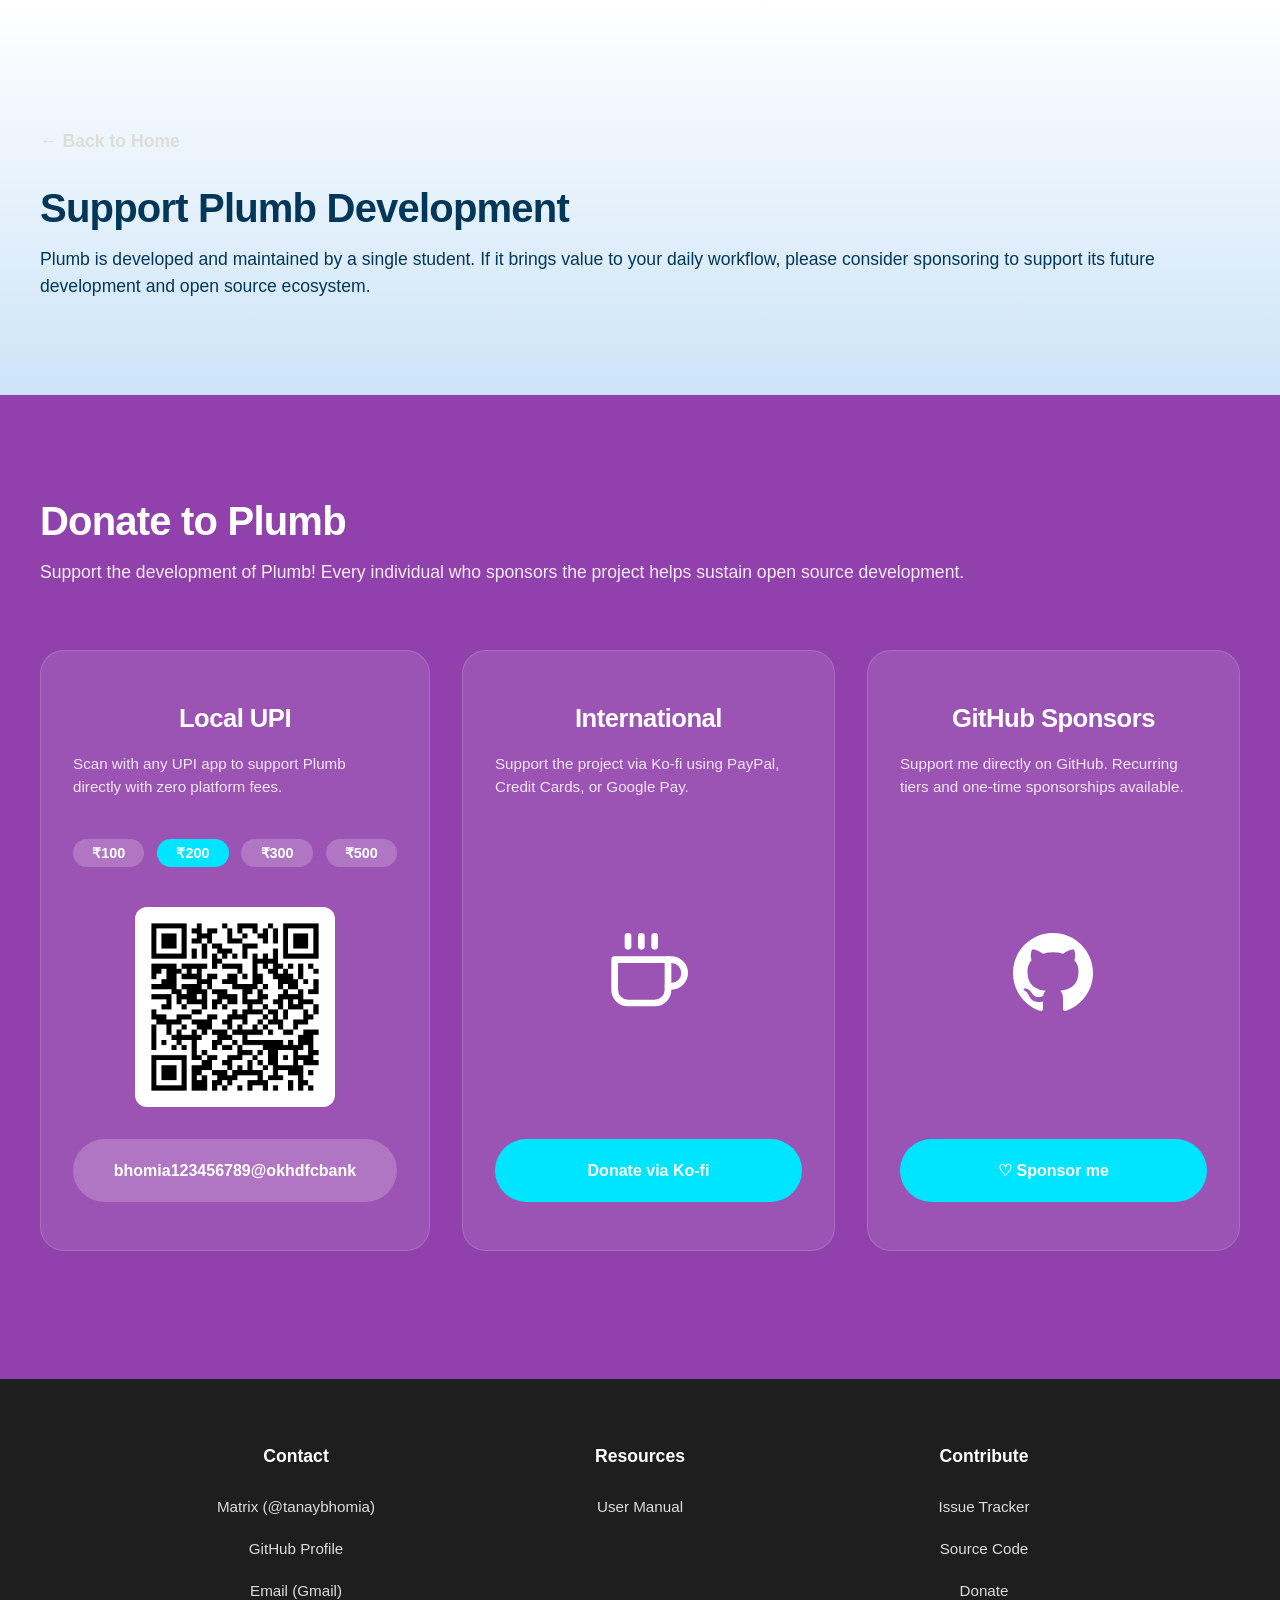
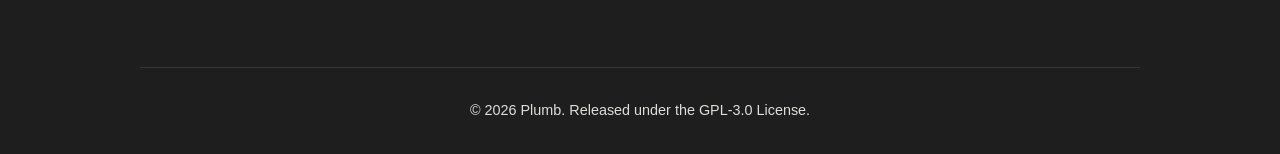
==== docs/donate.html @ 7eae7470 "docs: Finalize the website design" ====
<!DOCTYPE html>
<html lang="en">
<head>
    <meta charset="UTF-8">
    <meta name="viewport" content="width=device-width, initial-scale=1.0">
    <title>Donate - Plumb</title>
    <link rel="stylesheet" href="style.css">
</head>
<body class="donate-page">
    <main>
        <!-- DONATE HERO SECTION -->
        <section id="donate-hero">
            <div class="donate-hero-content">
                <a href="index.html" class="back-link">← Back to Home</a>
                <h1>Support Plumb Development</h1>
                <p>Plumb is developed and maintained by a single student. If it brings value to your daily workflow, please consider sponsoring to support its future development and open source ecosystem.</p>
            </div>
        </section>

        <!-- DONATE OPTIONS SECTION -->
        <section id="donate-options">
            <div class="donate-options-content">
                <h2>Donate to Plumb</h2>
                <p class="donate-subtitle">Support the development of Plumb! Every individual who sponsors the project helps sustain open source development.</p>

                <div class="donate-grid">
                    <!-- Local UPI -->
                    <div class="donate-card">
                        <h3>Local UPI</h3>
                        <p>Scan with any UPI app to support Plumb directly with zero platform fees.</p>
                        <div class="upi-pills">
                            <button class="pill" data-amount="100">₹100</button>
                            <button class="pill pill-active" data-amount="200">₹200</button>
                            <button class="pill" data-amount="300">₹300</button>
                            <button class="pill" data-amount="500">₹500</button>
                        </div>
                        <div class="qr-container">
                            <img src="assets/images/upi-qr-200.png" alt="QR Code" id="upi-qr-img" class="qr-code">
                        </div>
                        <a href="#" class="btn-upi-id">bhomia123456789@okhdfcbank</a>
                    </div>

                    <!-- International -->
                    <div class="donate-card">
                        <h3>International</h3>
                        <p>Support the project via Ko-fi using PayPal, Credit Cards, or Google Pay.</p>
                        <div class="donate-icon">
                            <svg width="80" height="80" viewBox="0 0 24 24" fill="none" stroke="currentColor" stroke-width="2" stroke-linecap="round" stroke-linejoin="round"><path d="M18 8h1a4 4 0 0 1 0 8h-1"></path><path d="M2 8h16v9a4 4 0 0 1-4 4H6a4 4 0 0 1-4-4V8z"></path><line x1="6" y1="1" x2="6" y2="4"></line><line x1="10" y1="1" x2="10" y2="4"></line><line x1="14" y1="1" x2="14" y2="4"></line></svg>
                        </div>
                        <a href="#" class="btn-kofi">Donate via Ko-fi</a>
                    </div>

                    <!-- GitHub Sponsors -->
                    <div class="donate-card">
                        <h3>GitHub Sponsors</h3>
                        <p>Support me directly on GitHub. Recurring tiers and one-time sponsorships available.</p>
                        <div class="donate-icon">
                            <svg width="80" height="80" viewBox="0 0 24 24" fill="currentColor">
                                <path d="M12 0c-6.626 0-12 5.373-12 12 0 5.302 3.438 9.8 8.207 11.387.599.111.793-.261.793-.577v-2.234c-3.338.726-4.033-1.416-4.033-1.416-.546-1.387-1.333-1.756-1.333-1.756-1.089-.745.083-.729.083-.729 1.205.084 1.839 1.237 1.839 1.237 1.07 1.834 2.807 1.304 3.492.997.107-.775.418-1.305.762-1.604-2.665-.305-5.467-1.334-5.467-5.931 0-1.311.469-2.381 1.236-3.221-.124-.303-.535-1.524.117-3.176 0 0 1.008-.322 3.301 1.23.957-.266 1.983-.399 3.003-.404 1.02.005 2.047.138 3.006.404 2.291-1.552 3.297-1.23 3.297-1.23.653 1.653.242 2.874.118 3.176.77.84 1.235 1.911 1.235 3.221 0 4.609-2.807 5.624-5.479 5.921.43.372.823 1.102.823 2.222v3.293c0 .319.192.694.801.576 4.765-1.589 8.199-6.086 8.199-11.386 0-6.627-5.373-12-12-12z"/>
                            </svg>
                        </div>
                        <a href="#" class="btn-github">♡ Sponsor me</a>
                    </div>
                </div>
            </div>
        </section>
    </main>

    <!-- FOOTER -->
    <footer>
        <div class="footer-container">
            <div class="footer-columns">
                <div class="footer-col">
                    <h4>Contact</h4>
                    <a href="#">Matrix (@tanaybhomia)</a>
                    <a href="#">GitHub Profile</a>
                    <a href="#">Email (Gmail)</a>
                </div>
                <div class="footer-col">
                    <h4>Resources</h4>
                    <a href="#">User Manual</a>
                </div>
                <div class="footer-col">
                    <h4>Contribute</h4>
                    <a href="#">Issue Tracker</a>
                    <a href="#">Source Code</a>
                    <a href="#">Donate</a>
                </div>
            </div>
            <div class="footer-bottom">
                <p>&copy; 2026 Plumb. Released under the GPL-3.0 License.</p>
            </div>
        </div>
    </footer>
    <script>
        document.addEventListener('DOMContentLoaded', () => {
            const pills = document.querySelectorAll('.upi-pills .pill');
            const qrImg = document.getElementById('upi-qr-img');

            pills.forEach(pill => {
                pill.addEventListener('click', () => {
                    // Update active pill
                    pills.forEach(p => p.classList.remove('pill-active'));
                    pill.classList.add('pill-active');

                    // Update QR image based on amount
                    const amount = pill.getAttribute('data-amount');
                    qrImg.src = `assets/images/upi-qr-${amount}.png`;
                });
            });
        });
    </script>
</body>
</html>
---- docs/style.css ----
/* GNOME HIG Inspired Theme */

:root {
    /* Colors based on GNOME HIG */
    --bg-color: #241f31; /* Dark 4 */
    --bg-color-alt: #1e1e1e;
    --card-bg: rgba(255, 255, 255, 0.05);
    --card-bg-hover: rgba(255, 255, 255, 0.08);
    --card-border: rgba(255, 255, 255, 0.1);
    
    --text-color: #ffffff; /* Light 1 */
    --text-dim: #deddda; /* Light 3 */
    
    --accent-color: #00e5ff; /* Plumb Cyan Accent */
    --accent-color-hover: #33ebff; /* Plumb Cyan Lighter */
    
    --radius-small: 8px;
    --radius-medium: 12px;
    --radius-large: 24px;
    --radius-pill: 9999px;
    
    --features-bg: #1e8254; /* Custom Darker Green for Dark Mode */
}

*, *::before, *::after {
    box-sizing: border-box;
    margin: 0;
    padding: 0;
}

html {
    font-family: 'adwaita sans', -apple-system, BlinkMacSystemFont, 'Segoe UI', Roboto, Helvetica, Arial, sans-serif;
    background-color: var(--bg-color);
    color: var(--text-color);
    scroll-behavior: smooth;
    line-height: 1.5;
}

body {
    display: flex;
    flex-direction: column;
    min-height: 100vh;
    overflow-x: hidden;
}

/* Typography */
h1, h2, h3 {
    font-family: 'adwaita sans', sans-serif;
    letter-spacing: -0.02em;
}

h1 {
    font-size: 2.5rem;
    font-variation-settings: "wght" 800;
    margin-bottom: 0.5rem;
}

h2 {
    font-size: 2.5rem;
    font-variation-settings: "wght" 850;
    margin-bottom: 2rem;
    text-align: center;
}

h3 {
    font-size: 1.5rem;
    font-variation-settings: "wght" 600;
    margin-bottom: 1rem;
}

p {
    font-size: 1.1rem;
    color: var(--text-dim);
}

/* Buttons */
.btn {
    display: inline-block;
    padding: 0.8rem 1.6rem;
    font-size: 1rem;
    font-variation-settings: "wght" 700;
    text-decoration: none;
    border-radius: var(--radius-pill);
    transition: padding 0.2s ease, background-color 0.2s ease, border-color 0.2s ease;
    cursor: pointer;
    background-color: rgba(255, 255, 255, 0.05);
    color: #ffffff;
    border: 1px solid rgba(255, 255, 255, 0.1);
}

.btn:hover {
    padding: 0.8rem 1.8rem; /* Expands the button, but text size stays the same */
    background-color: rgba(255, 255, 255, 0.1);
    border-color: rgba(255, 255, 255, 0.2);
}

.btn-download {
    /* Transparent aesthetic handles this now */
}

.btn-sponsor {
    /* Transparent aesthetic handles this now */
}


/* Layout */
main {
    flex: 1;
    display: flex;
    flex-direction: column;
    align-items: center;
    width: 100%;
}

section {
    width: 100%;
    max-width: 1200px;
    padding: 6rem 2rem;
    display: flex;
    flex-direction: column;
    align-items: center;
}

/* HERO SECTION */
#hero {
    background: 
        radial-gradient(circle at 15% 0%, rgba(0, 229, 255, 0.15) 0%, transparent 50%),
        radial-gradient(circle at 85% 0%, rgba(0, 150, 255, 0.1) 0%, transparent 50%),
        linear-gradient(180deg, #0a1b2e 0%, #041221 80%);
    width: 100vw;
    max-width: 100vw;
    height: 100vh;
    padding: 5rem 2rem 0;
    display: flex;
    flex-direction: column;
    align-items: center;
    justify-content: space-between;
    text-align: center;
    position: relative;
}

.hero-content {
    display: flex;
    flex-direction: column;
    align-items: center;
    justify-content: flex-end; /* Push content to bottom so space is at top */
    max-width: 1400px;
    width: 100%;
    height: 100%;
}

.app-icon {
    width: 96px;
    height: 96px;
    margin-bottom: 1.5rem;
    padding: 12px;
    border: 1px solid var(--card-border);
    border-radius: var(--radius-medium);
    /* Remove animation for the outlined icon */
}

.app-title {
    margin-bottom: 0.25rem;
}

.app-subtitle {
    font-size: 1.2rem;
    margin-bottom: 1.5rem;
}

.action-buttons {
    display: flex;
    gap: 1rem;
    margin-bottom: 0.5rem;
    align-items: center;
    justify-content: center;
}

.hero-image-container {
    width: 100%;
    max-width: 1400px;
    flex: 1;
    min-height: 0; /* Crucial for flex item to shrink */
    display: flex;
    align-items: flex-end;
    justify-content: center;
}

.hero-image-container picture {
    display: block;
    height: 100%;
    max-height: 100%;
    width: 100%;
    text-align: center;
}

.app-screenshot {
    width: auto;
    max-width: 100%;
    max-height: 100%;
    object-fit: contain;
    object-position: bottom;
    border-radius: var(--radius-large) var(--radius-large) 0 0;
    display: block;
    margin: 0 auto;
    filter: drop-shadow(0 -5px 20px rgba(0, 0, 0, 0.25));
}

@keyframes float {
    0% { transform: translateY(0px); }
    50% { transform: translateY(-10px); }
    100% { transform: translateY(0px); }
}

/* MARQUEE SECTION */
#marquee {
    width: 100vw;
    max-width: 100vw;
    margin-top: 0;
    margin-bottom: 0;
    padding: 2rem 0;
    background-color: #f6f5f4; /* Light background for contrast in Dark Mode */
    overflow: hidden;
    position: relative;
    z-index: 1;
}

.marquee-wrapper {
    display: flex;
    overflow: hidden;
    user-select: none;
    width: 100%;
}

.marquee-content {
    display: flex;
    flex-shrink: 0;
    width: max-content;
    animation: scroll 20s linear infinite;
    will-change: transform; /* Force hardware acceleration */
}

.feature-list {
    display: flex;
    list-style: none;
    gap: 1.5rem;
    padding-right: 1.5rem; /* Matches gap */
}

.feature-list li {
    font-size: 1.1rem;
    font-variation-settings: "wght" 600;
    white-space: nowrap;
    color: #241f31; /* Dark text for light marquee */
    background: #ffffff; /* Solid white pills */
    padding: 0.6rem 1.5rem;
    border-radius: var(--radius-pill);
    border: 1px solid rgba(0, 0, 0, 0.1);
}

@keyframes scroll {
    from { transform: translateX(0); }
    to { transform: translateX(-50%); } /* Scrolls half of the flex container (which contains two identical lists) */
}

/* FEATURES SECTION */
#features {
    max-width: 100vw;
    padding-top: 4rem;
    padding-bottom: 4rem;
    padding-left: 0;
    padding-right: 0;
    background-color: var(--features-bg);
}

#features h2 {
    color: #ffffff;
}

.features-grid {
    display: flex;
    flex-wrap: nowrap;
    overflow-x: auto;
    gap: 4rem; /* More spacious */
    width: 100vw;
    margin-top: 1rem;
    padding-bottom: 2rem;
    scrollbar-width: none;
}

.features-grid::-webkit-scrollbar {
    display: none;
}

.feature-card {
    background: transparent;
    border: none;
    padding: 0 2rem;
    text-align: center;
    display: flex;
    flex-direction: column;
    align-items: center;
    flex: 0 0 min(85vw, 600px);
}



.feature-card h3 {
    font-size: 1.8rem;
    margin-bottom: 0.5rem;
    font-variation-settings: "wght" 800;
    color: #ffffff;
}

.feature-card p {
    font-size: 1rem;
    margin-bottom: 2rem;
    padding: 0 1rem;
    color: rgba(255, 255, 255, 0.9);
}

.card-image-wrapper {
    width: 100%;
    flex: 1; /* Take up remaining vertical space in the card */
    background: transparent;
    border: none;
    border-radius: var(--radius-medium);
    margin-bottom: 0;
    display: flex;
    align-items: center; /* Center horizontally/vertically */
    justify-content: center;
}

.card-image-wrapper picture {
    display: flex;
    justify-content: center;
    align-items: center;
    width: 100%;
}

/* Specific styling to scale up the mini mode slightly */
.mini-mode-picture .card-visual {
    width: auto;
    transform: scale(1.25);
}

.card-visual {
    width: 100%;
    height: auto;
    max-width: 420px; /* Keep image smaller than card to maintain crispness */
    object-fit: contain;
    filter: drop-shadow(0 12px 24px rgba(0, 0, 0, 0.4));
}

/* GET INVOLVED SECTION */
#get-involved {
    padding: 4rem 2rem;
    width: 100vw;
    max-width: 100vw;
    display: flex;
    justify-content: center;
    border-top: 1px solid var(--card-border);
}

.get-involved-container {
    max-width: 1400px;
    width: 100%;
    display: grid;
    grid-template-columns: 1fr 1.5fr;
    gap: 4rem;
    align-items: center;
}

.get-involved-text h2 {
    text-align: left;
    margin-bottom: 1rem;
}

.get-involved-text p {
    margin-bottom: 2rem;
    font-size: 1.1rem;
    line-height: 1.6;
}

.involvement-grid {
    display: grid;
    grid-template-columns: 1fr 1fr;
    gap: 1rem;
    margin-bottom: 2rem;
}

.btn-involve {
    background-color: #ffffff;
    border: none;
    padding: 1.2rem;
    border-radius: var(--radius-pill);
    color: #241f31;
    text-align: center;
    text-decoration: none;
    font-weight: 700;
    transition: background-color 0.2s ease, transform 0.2s ease;
}

.btn-involve:hover {
    background-color: #deddda;
    transform: translateY(-2px);
}

.conduct-text {
    font-size: 0.95rem;
    color: var(--text-dim);
}

.conduct-text a {
    color: var(--accent-color);
    text-decoration: none;
}

.conduct-text a:hover {
    text-decoration: underline;
}

.get-involved-image img {
    width: 100%;
    object-fit: contain;
    filter: drop-shadow(0 12px 30px rgba(0, 0, 0, 0.4));
}

/* SUPPORT US SECTION */
#support-us {
    background: linear-gradient(135deg, #813d9c, #c061cb); /* GNOME Dark Pink (Purple 4) to Medium Pink (Purple 2) */
    padding: 4rem 2rem;
    text-align: center;
    width: 100vw;
    max-width: 100vw;
}

.support-content {
    max-width: 700px;
    margin: 0 auto;
}

.support-content h2 {
    margin-bottom: 1.5rem;
    color: #ffffff;
}

.support-content p {
    color: rgba(255, 255, 255, 0.9);
    margin-bottom: 2.5rem;
    font-size: 1.1rem;
    line-height: 1.6;
}

.btn-donate {
    background-color: rgba(255, 255, 255, 0.2);
    color: #ffffff;
    border: none;
    padding: 1rem 3rem;
    font-size: 1.1rem;
    border-radius: var(--radius-pill);
    font-weight: 700;
    transition: background-color 0.2s ease, padding 0.2s ease;
    display: inline-block;
    text-decoration: none;
}

.btn-donate:hover {
    background-color: rgba(255, 255, 255, 0.3);
    padding: 1rem 3.2rem;
}

/* DONATE PAGE SPECIFIC */
#donate-hero {
    background: 
        radial-gradient(circle at 15% 0%, rgba(0, 229, 255, 0.15) 0%, transparent 50%),
        radial-gradient(circle at 85% 0%, rgba(0, 150, 255, 0.1) 0%, transparent 50%),
        linear-gradient(180deg, #0a1b2e 0%, #041221 80%);
    padding: 8rem 2rem 6rem;
    width: 100vw;
    max-width: 100vw;
}

.donate-hero-content {
    max-width: 1200px;
    margin: 0 auto;
    text-align: left;
}

.back-link {
    display: inline-block;
    color: var(--text-dim);
    text-decoration: none;
    margin-bottom: 1.5rem;
    font-size: 1.1rem;
    font-weight: 600;
    transition: color 0.2s ease;
}

.back-link:hover {
    color: var(--text-color);
}

.donate-hero-content h1 {
    color: #ffffff;
}

.donate-hero-content p {
    color: rgba(255, 255, 255, 0.85);
    font-size: 1.1rem;
}

#donate-options {
    background-color: #9141ac; /* GNOME Purple 3 */
    padding: 6rem 2rem 8rem;
    text-align: left;
    width: 100vw;
    max-width: 100vw;
}

.donate-options-content {
    max-width: 1200px;
    margin: 0 auto;
}

.donate-options-content h2 {
    color: #ffffff;
    margin-bottom: 0.5rem;
    text-align: left;
}

.donate-subtitle {
    color: rgba(255, 255, 255, 0.9);
    margin-bottom: 4rem;
    text-align: left;
}

.donate-grid {
    display: grid;
    grid-template-columns: repeat(3, 1fr);
    gap: 2rem;
}

.donate-card {
    background: rgba(255, 255, 255, 0.1);
    border-radius: var(--radius-large);
    padding: 3rem 2rem;
    display: flex;
    flex-direction: column;
    align-items: center;
    border: 1px solid rgba(255, 255, 255, 0.15);
}

.donate-card h3 {
    color: #ffffff;
    font-size: 1.6rem;
}

.donate-card p {
    color: rgba(255, 255, 255, 0.85);
    font-size: 0.95rem;
    margin-bottom: 2.5rem;
    flex-grow: 0;
}

.upi-pills {
    display: flex;
    gap: 0.8rem;
    margin-bottom: 2.5rem;
}

.pill {
    background: rgba(255, 255, 255, 0.2);
    color: #ffffff;
    padding: 0.4rem 1.2rem;
    border-radius: var(--radius-pill);
    font-size: 0.9rem;
    font-weight: 600;
    border: none;
    cursor: pointer;
    transition: all 0.2s ease;
}

.pill:hover {
    background: rgba(255, 255, 255, 0.3);
}

.pill-active {
    background: var(--accent-color);
}

.qr-container {
    background: #ffffff;
    padding: 1rem;
    border-radius: var(--radius-medium);
    margin-bottom: 2rem;
    width: 200px;
    height: 200px;
    display: flex;
    align-items: center;
    justify-content: center;
}

.qr-code {
    width: 100%;
    height: 100%;
    object-fit: cover;
}

.donate-icon {
    flex: 1;
    display: flex;
    align-items: center;
    justify-content: center;
    margin-bottom: 2rem;
    color: #ffffff;
    min-height: 200px;
}

.btn-upi-id, .btn-kofi, .btn-github {
    width: 100%;
    padding: 1.2rem;
    border-radius: var(--radius-pill);
    font-weight: 700;
    text-decoration: none;
    transition: background-color 0.2s ease;
    display: flex;
    align-items: center;
    justify-content: center;
    gap: 0.5rem;
    margin-top: auto;
}

.btn-upi-id {
    background: rgba(255, 255, 255, 0.2);
    color: #ffffff;
}

.btn-kofi, .btn-github {
    background: var(--accent-color);
    color: #ffffff;
}

.btn-upi-id:hover {
    background: rgba(255, 255, 255, 0.3);
}

.btn-kofi:hover, .btn-github:hover {
    background: var(--accent-color-hover);
}

/* FOOTER */
footer {
    background-color: var(--bg-color-alt);
    padding: 4rem 2rem 2rem;
    width: 100vw;
    max-width: 100vw;
}

.footer-container {
    max-width: 1000px;
    margin: 0 auto;
    display: flex;
    flex-direction: column;
    align-items: center;
}

.footer-columns {
    display: flex;
    justify-content: space-between;
    width: 100%;
    margin-bottom: 4rem;
    flex-wrap: wrap;
    gap: 2rem;
}

.footer-col {
    display: flex;
    flex-direction: column;
    gap: 1.2rem;
    text-align: center;
    flex: 1;
    min-width: 150px;
}

.footer-col h4 {
    font-size: 1.1rem;
    font-weight: 700;
    margin-bottom: 0.5rem;
    color: var(--text-color);
}

.footer-col a {
    color: var(--text-dim);
    text-decoration: none;
    font-size: 0.95rem;
    transition: color 0.2s ease;
}

.footer-col a:hover {
    color: var(--text-color);
}

.footer-bottom {
    text-align: center;
    border-top: 1px solid var(--card-border);
    padding-top: 2rem;
    width: 100%;
}

.footer-bottom p {
    font-size: 0.9rem;
    color: var(--text-dim);
}

/* Grid Pattern Background */
.grid-bg {
    background-image: 
        linear-gradient(rgba(255, 255, 255, 0.03) 1px, transparent 1px),
        linear-gradient(90deg, rgba(255, 255, 255, 0.03) 1px, transparent 1px);
    background-size: 24px 24px;
    background-color: var(--bg-color-alt);
}

/* RESPONSIVE */
@media (max-width: 768px) {
    h1 { font-size: 2.5rem; }
    h2 { font-size: 2rem; }
    .action-buttons { flex-direction: column; width: 100%; }
    .btn { width: 100%; text-align: center; }
    .get-involved-container { grid-template-columns: 1fr; }
    .footer-columns { flex-direction: column; gap: 3rem; }
}

@media (prefers-color-scheme: light) {
    :root {
        --features-bg: #26a269; /* Standard GNOME Green 5 for Light Mode */
    }
    
    #marquee {
        background-color: #1e1e1e; /* Dark background for contrast in Light Mode */
    }
    
    .feature-list li {
        color: #ffffff;
        background: rgba(255, 255, 255, 0.1);
        border: 1px solid rgba(255, 255, 255, 0.1);
    }
    
    #hero, #donate-hero {
        background: linear-gradient(to bottom, #ffffff 0%, #cce4f7 100%);
        color: #023759;
    }
    
    #hero .btn {
        background-color: rgba(2, 55, 89, 0.05);
        color: #023759;
        border-color: rgba(2, 55, 89, 0.2);
    }
    
    #hero .btn:hover {
        background-color: rgba(2, 55, 89, 0.1);
        border-color: rgba(2, 55, 89, 0.3);
    }
    
    #donate-hero h1, #donate-hero p, #hero h1, #hero h2, #hero p {
        color: #023759;
    }
}
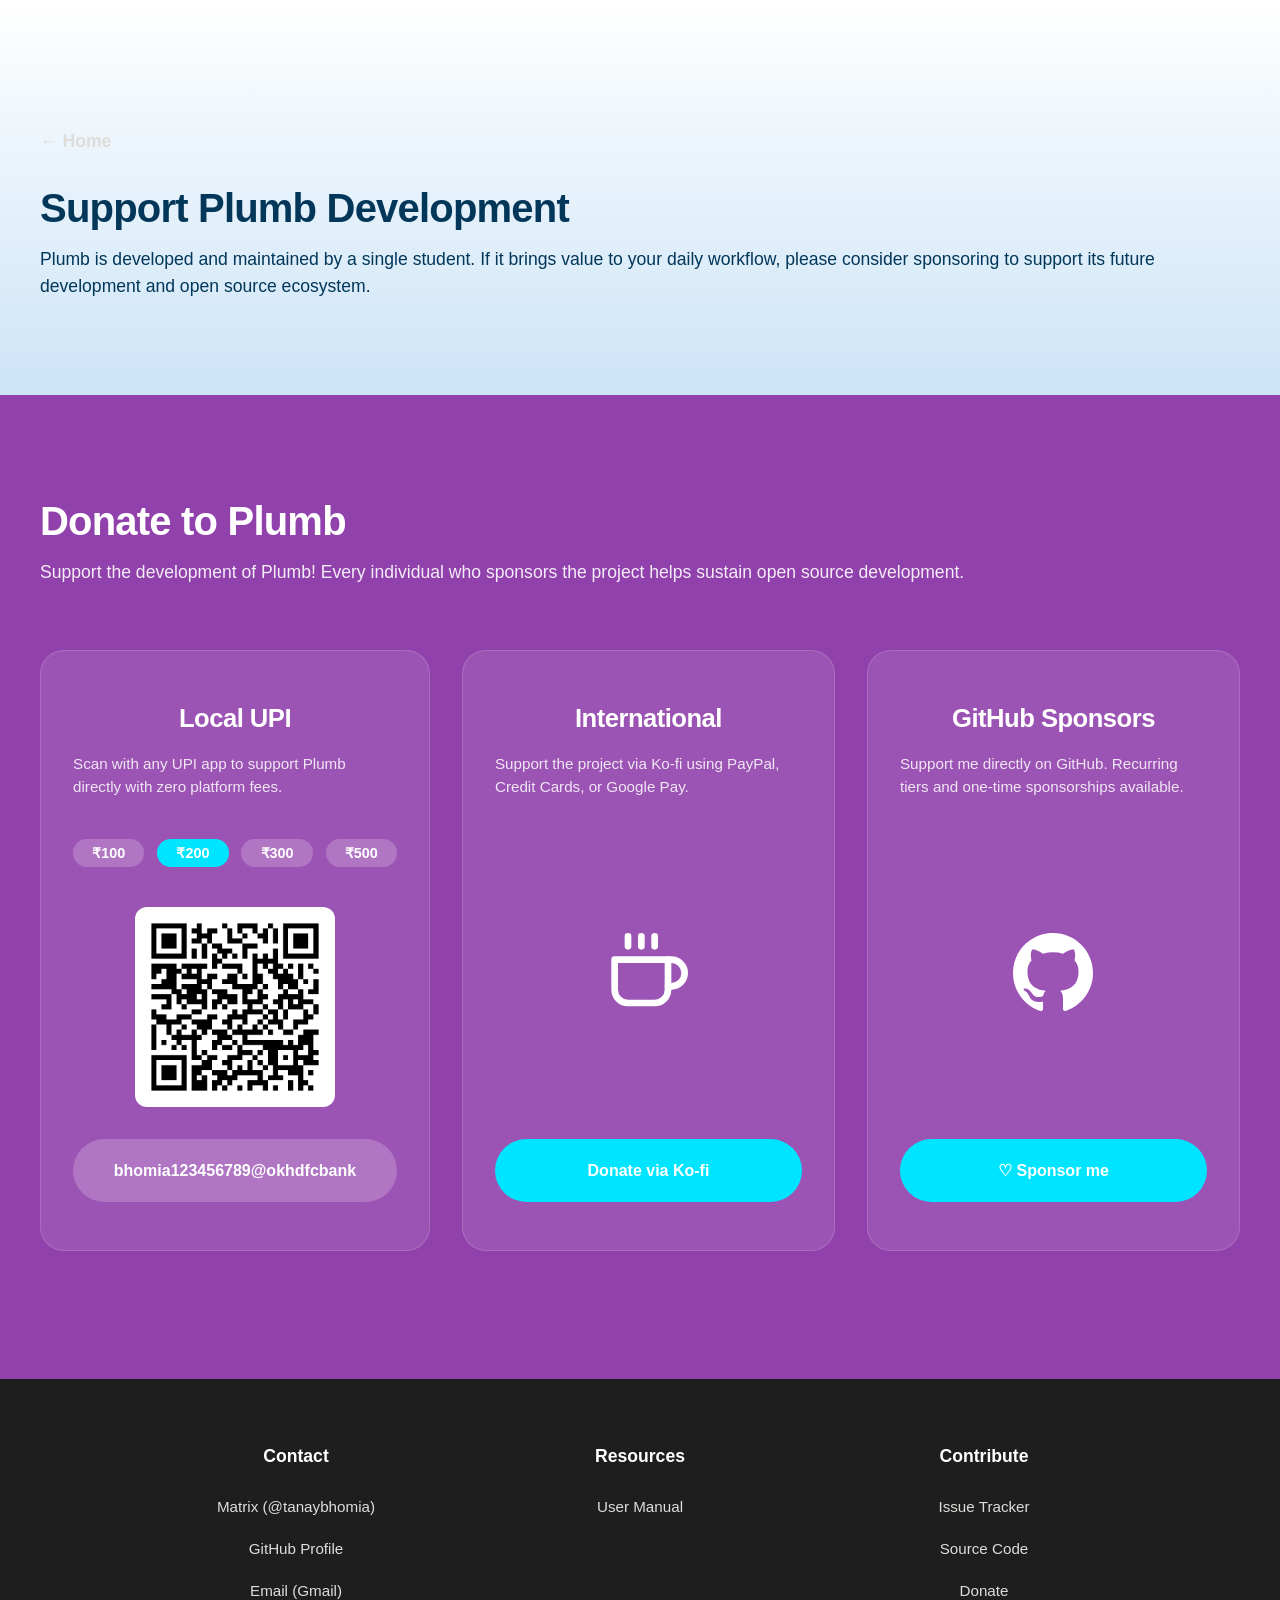
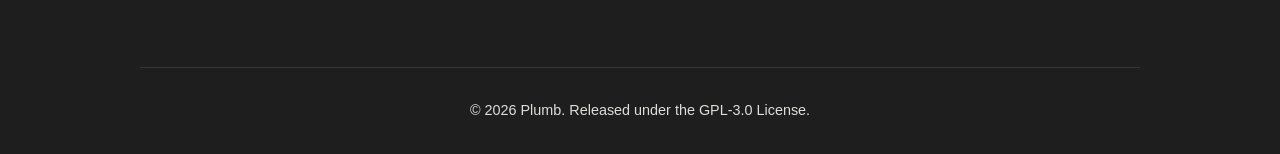
==== commit 9ce805b8: "style: finalize hero section with submerge gradients and static bubbles" ====
--- a/docs/donate.html
+++ b/docs/donate.html
@@ -3,7 +3,7 @@
 <head>
     <meta charset="UTF-8">
     <meta name="viewport" content="width=device-width, initial-scale=1.0">
-    <title>Donate - Plumb</title>
+    <title>Donate</title>
     <link rel="stylesheet" href="style.css">
 </head>
 <body class="donate-page">
@@ -11,7 +11,7 @@
         <!-- DONATE HERO SECTION -->
         <section id="donate-hero">
             <div class="donate-hero-content">
-                <a href="index.html" class="back-link">← Back to Home</a>
+                <a href="index.html" class="back-link">← Home</a>
                 <h1>Support Plumb Development</h1>
                 <p>Plumb is developed and maintained by a single student. If it brings value to your daily workflow, please consider sponsoring to support its future development and open source ecosystem.</p>
             </div>
--- a/docs/style.css
+++ b/docs/style.css
@@ -19,7 +19,7 @@
     --radius-large: 24px;
     --radius-pill: 9999px;
     
-    --features-bg: #1e8254; /* Custom Darker Green for Dark Mode */
+    --features-bg: #26a269; /* Custom Darker Green for Dark Mode */
 }
 
 *, *::before, *::after {
@@ -137,7 +137,34 @@
     justify-content: space-between;
     text-align: center;
     position: relative;
-}
+    overflow: hidden; /* So bubbles don't spill out */
+}
+
+/* BUBBLES ANIMATION */
+.bubbles {
+    position: absolute;
+    top: 0;
+    left: 0;
+    width: 100%;
+    height: 100%;
+    overflow: hidden;
+    pointer-events: none;
+    z-index: 0;
+}
+
+.bubble {
+    position: absolute;
+    background-color: transparent;
+    border: 3px solid rgba(255, 255, 255, 0.08);
+    border-radius: 50%;
+}
+
+.bubble:nth-child(1) { width: 40px; height: 40px; left: 15%; top: 25%; }
+.bubble:nth-child(2) { width: 20px; height: 20px; left: 28%; top: 60%; }
+.bubble:nth-child(3) { width: 50px; height: 50px; left: 10%; top: 75%; }
+.bubble:nth-child(4) { width: 30px; height: 30px; right: 20%; top: 30%; }
+.bubble:nth-child(5) { width: 60px; height: 60px; right: 12%; top: 65%; }
+.bubble:nth-child(6) { width: 25px; height: 25px; right: 28%; top: 80%; }
 
 .hero-content {
     display: flex;
@@ -734,7 +761,7 @@
 
 @media (prefers-color-scheme: light) {
     :root {
-        --features-bg: #26a269; /* Standard GNOME Green 5 for Light Mode */
+        --features-bg: #2ec27e; /* Standard GNOME Green 5 for Light Mode */
     }
     
     #marquee {
@@ -763,6 +790,11 @@
         border-color: rgba(2, 55, 89, 0.3);
     }
     
+    .bubble {
+        background-color: transparent;
+        border: 3px solid rgba(2, 55, 89, 0.1);
+    }
+    
     #donate-hero h1, #donate-hero p, #hero h1, #hero h2, #hero p {
         color: #023759;
     }
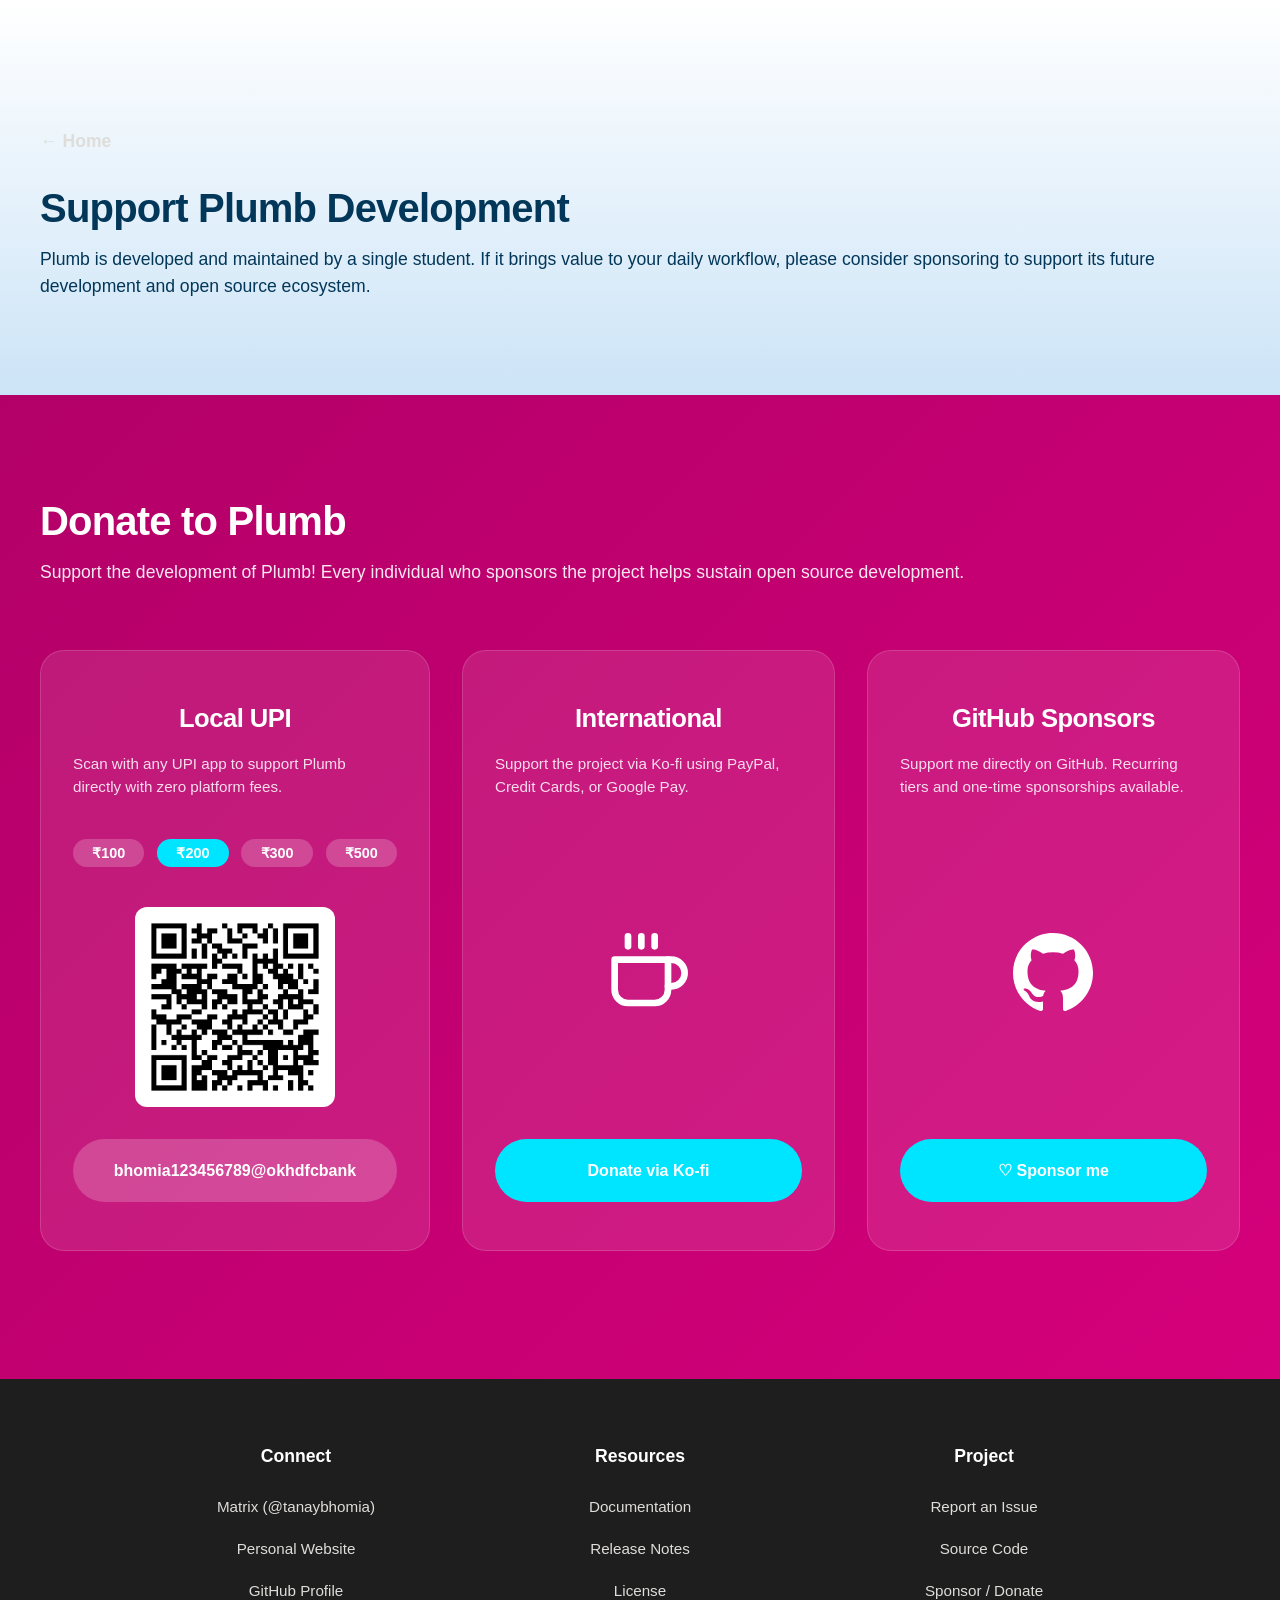
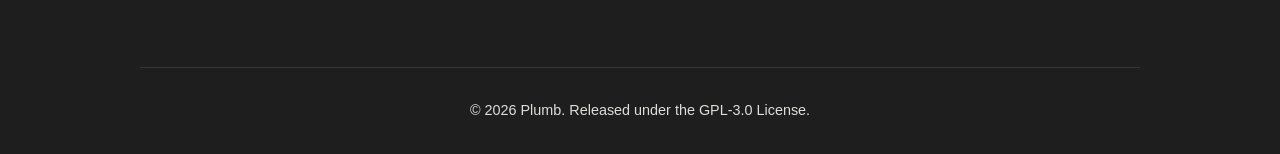
==== commit cc760cb5: "docs: Added stats app still and tweaked footer" ====
--- a/docs/donate.html
+++ b/docs/donate.html
@@ -71,20 +71,22 @@
         <div class="footer-container">
             <div class="footer-columns">
                 <div class="footer-col">
-                    <h4>Contact</h4>
-                    <a href="#">Matrix (@tanaybhomia)</a>
-                    <a href="#">GitHub Profile</a>
-                    <a href="#">Email (Gmail)</a>
+                    <h4>Connect</h4>
+                    <a href="https://matrix.to/#/@tanaybhomia:matrix.org">Matrix (@tanaybhomia)</a>
+                    <a href="https://tanaybhomia.github.io/">Personal Website</a>
+                    <a href="https://github.com/tanaybhomia">GitHub Profile</a>
                 </div>
                 <div class="footer-col">
                     <h4>Resources</h4>
-                    <a href="#">User Manual</a>
+                    <a href="https://github.com/tanaybhomia/Plumb/wiki">Documentation</a>
+                    <a href="https://github.com/tanaybhomia/Plumb/releases">Release Notes</a>
+                    <a href="https://github.com/tanaybhomia/Plumb/blob/main/LICENSE">License</a>
                 </div>
                 <div class="footer-col">
-                    <h4>Contribute</h4>
-                    <a href="#">Issue Tracker</a>
-                    <a href="#">Source Code</a>
-                    <a href="#">Donate</a>
+                    <h4>Project</h4>
+                    <a href="https://github.com/tanaybhomia/Plumb/issues">Report an Issue</a>
+                    <a href="https://github.com/tanaybhomia/Plumb">Source Code</a>
+                    <a href="#">Sponsor / Donate</a>
                 </div>
             </div>
             <div class="footer-bottom">
--- a/docs/style.css
+++ b/docs/style.css
@@ -19,7 +19,7 @@
     --radius-large: 24px;
     --radius-pill: 9999px;
     
-    --features-bg: #26a269; /* Custom Darker Green for Dark Mode */
+    --features-bg: #813d9c; /* GNOME Purple 4 for Dark Mode */
 }
 
 *, *::before, *::after {
@@ -51,13 +51,15 @@
 
 h1 {
     font-size: 2.5rem;
-    font-variation-settings: "wght" 800;
+    font-weight: 900;
+    font-variation-settings: "wght" 900;
     margin-bottom: 0.5rem;
 }
 
 h2 {
     font-size: 2.5rem;
-    font-variation-settings: "wght" 850;
+    font-weight: 900;
+    font-variation-settings: "wght" 900;
     margin-bottom: 2rem;
     text-align: center;
 }
@@ -340,10 +342,12 @@
 }
 
 .feature-card p {
-    font-size: 1rem;
+    font-size: 1.1rem;
     margin-bottom: 2rem;
     padding: 0 1rem;
-    color: rgba(255, 255, 255, 0.9);
+    color: #ffffff;
+    line-height: 1.6;
+    min-height: 5.5rem;
 }
 
 .card-image-wrapper {
@@ -354,21 +358,29 @@
     border-radius: var(--radius-medium);
     margin-bottom: 0;
     display: flex;
+    align-items: flex-start; /* Align images to the top so headers match */
+    justify-content: center;
+}
+
+.card-image-wrapper picture {
+    display: flex;
+    justify-content: center;
+    align-items: flex-start;
+    width: 100%;
+}
+
+.card-image-wrapper.center-image {
     align-items: center; /* Center horizontally/vertically */
-    justify-content: center;
-}
-
-.card-image-wrapper picture {
-    display: flex;
-    justify-content: center;
-    align-items: center;
-    width: 100%;
+}
+
+.card-image-wrapper.center-image picture {
+    align-items: center;
 }
 
 /* Specific styling to scale up the mini mode slightly */
 .mini-mode-picture .card-visual {
     width: auto;
-    transform: scale(1.25);
+    transform: scale(1.0);
 }
 
 .card-visual {
@@ -455,7 +467,7 @@
 
 /* SUPPORT US SECTION */
 #support-us {
-    background: linear-gradient(135deg, #813d9c, #c061cb); /* GNOME Dark Pink (Purple 4) to Medium Pink (Purple 2) */
+    background: linear-gradient(135deg, #b30068, #d5007b); /* GNOME Pink 5 to Pink 4 */
     padding: 4rem 2rem;
     text-align: center;
     width: 100vw;
@@ -530,6 +542,9 @@
 
 .donate-hero-content h1 {
     color: #ffffff;
+    font-weight: 900;
+    font-variation-settings: "wght" 900;
+    font-size: 2.5rem;
 }
 
 .donate-hero-content p {
@@ -538,7 +553,7 @@
 }
 
 #donate-options {
-    background-color: #9141ac; /* GNOME Purple 3 */
+    background: linear-gradient(135deg, #b30068, #d5007b); /* GNOME Pink 5 to Pink 4 */
     padding: 6rem 2rem 8rem;
     text-align: left;
     width: 100vw;
@@ -761,7 +776,7 @@
 
 @media (prefers-color-scheme: light) {
     :root {
-        --features-bg: #2ec27e; /* Standard GNOME Green 5 for Light Mode */
+        --features-bg: #9141ac; /* GNOME Purple 3 for Light Mode */
     }
     
     #marquee {
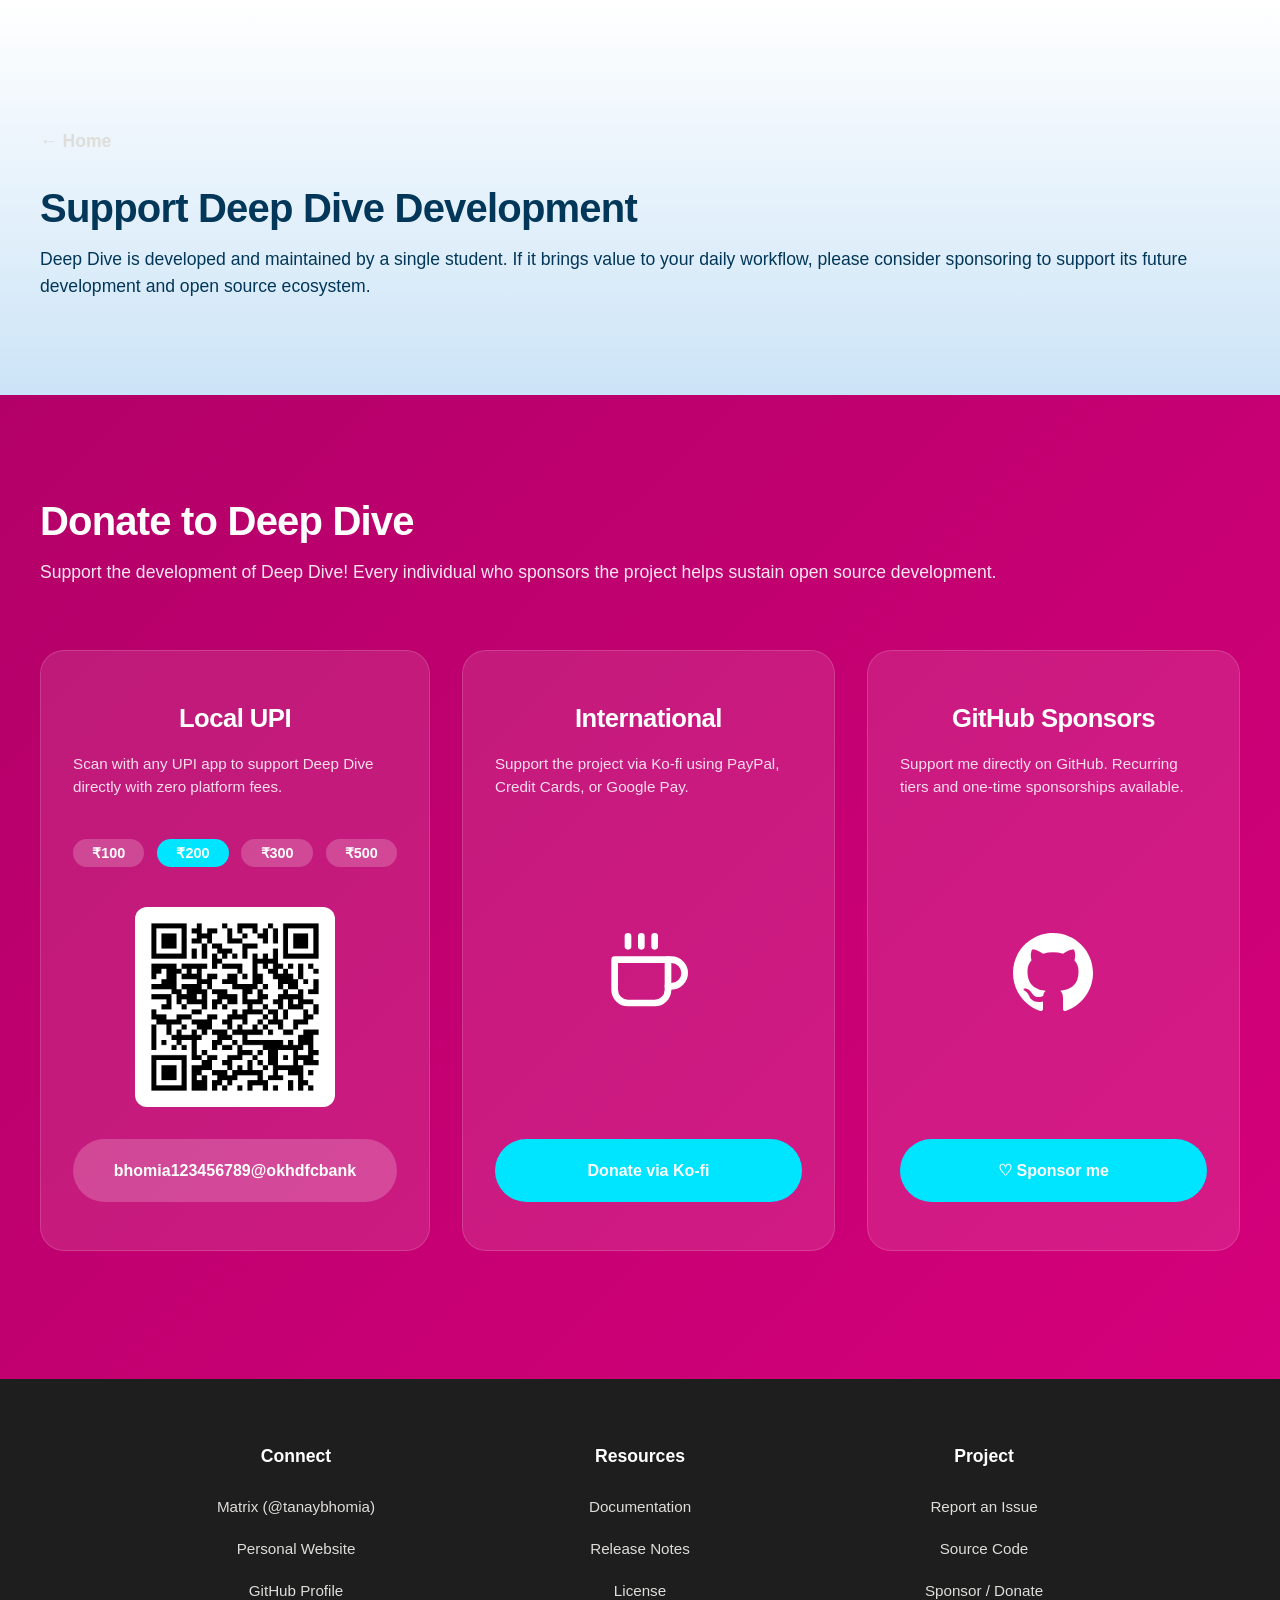
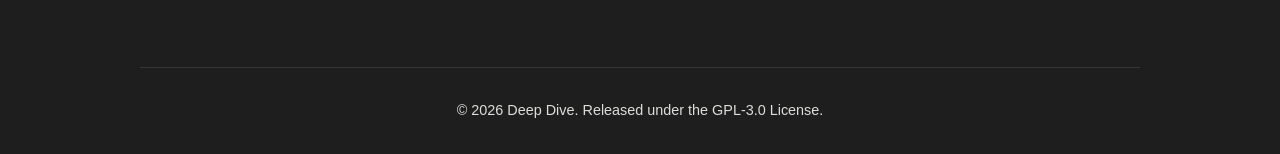
==== commit 97661aa1: "docs: Rebranded Website to Deep Dive" ====
--- a/docs/donate.html
+++ b/docs/donate.html
@@ -12,22 +12,22 @@
         <section id="donate-hero">
             <div class="donate-hero-content">
                 <a href="index.html" class="back-link">← Home</a>
-                <h1>Support Plumb Development</h1>
-                <p>Plumb is developed and maintained by a single student. If it brings value to your daily workflow, please consider sponsoring to support its future development and open source ecosystem.</p>
+                <h1>Support Deep Dive Development</h1>
+                <p>Deep Dive is developed and maintained by a single student. If it brings value to your daily workflow, please consider sponsoring to support its future development and open source ecosystem.</p>
             </div>
         </section>
 
         <!-- DONATE OPTIONS SECTION -->
         <section id="donate-options">
             <div class="donate-options-content">
-                <h2>Donate to Plumb</h2>
-                <p class="donate-subtitle">Support the development of Plumb! Every individual who sponsors the project helps sustain open source development.</p>
+                <h2>Donate to Deep Dive</h2>
+                <p class="donate-subtitle">Support the development of Deep Dive! Every individual who sponsors the project helps sustain open source development.</p>
 
                 <div class="donate-grid">
                     <!-- Local UPI -->
                     <div class="donate-card">
                         <h3>Local UPI</h3>
-                        <p>Scan with any UPI app to support Plumb directly with zero platform fees.</p>
+                        <p>Scan with any UPI app to support Deep Dive directly with zero platform fees.</p>
                         <div class="upi-pills">
                             <button class="pill" data-amount="100">₹100</button>
                             <button class="pill pill-active" data-amount="200">₹200</button>
@@ -90,7 +90,7 @@
                 </div>
             </div>
             <div class="footer-bottom">
-                <p>&copy; 2026 Plumb. Released under the GPL-3.0 License.</p>
+                <p>&copy; 2026 Deep Dive. Released under the GPL-3.0 License.</p>
             </div>
         </div>
     </footer>
